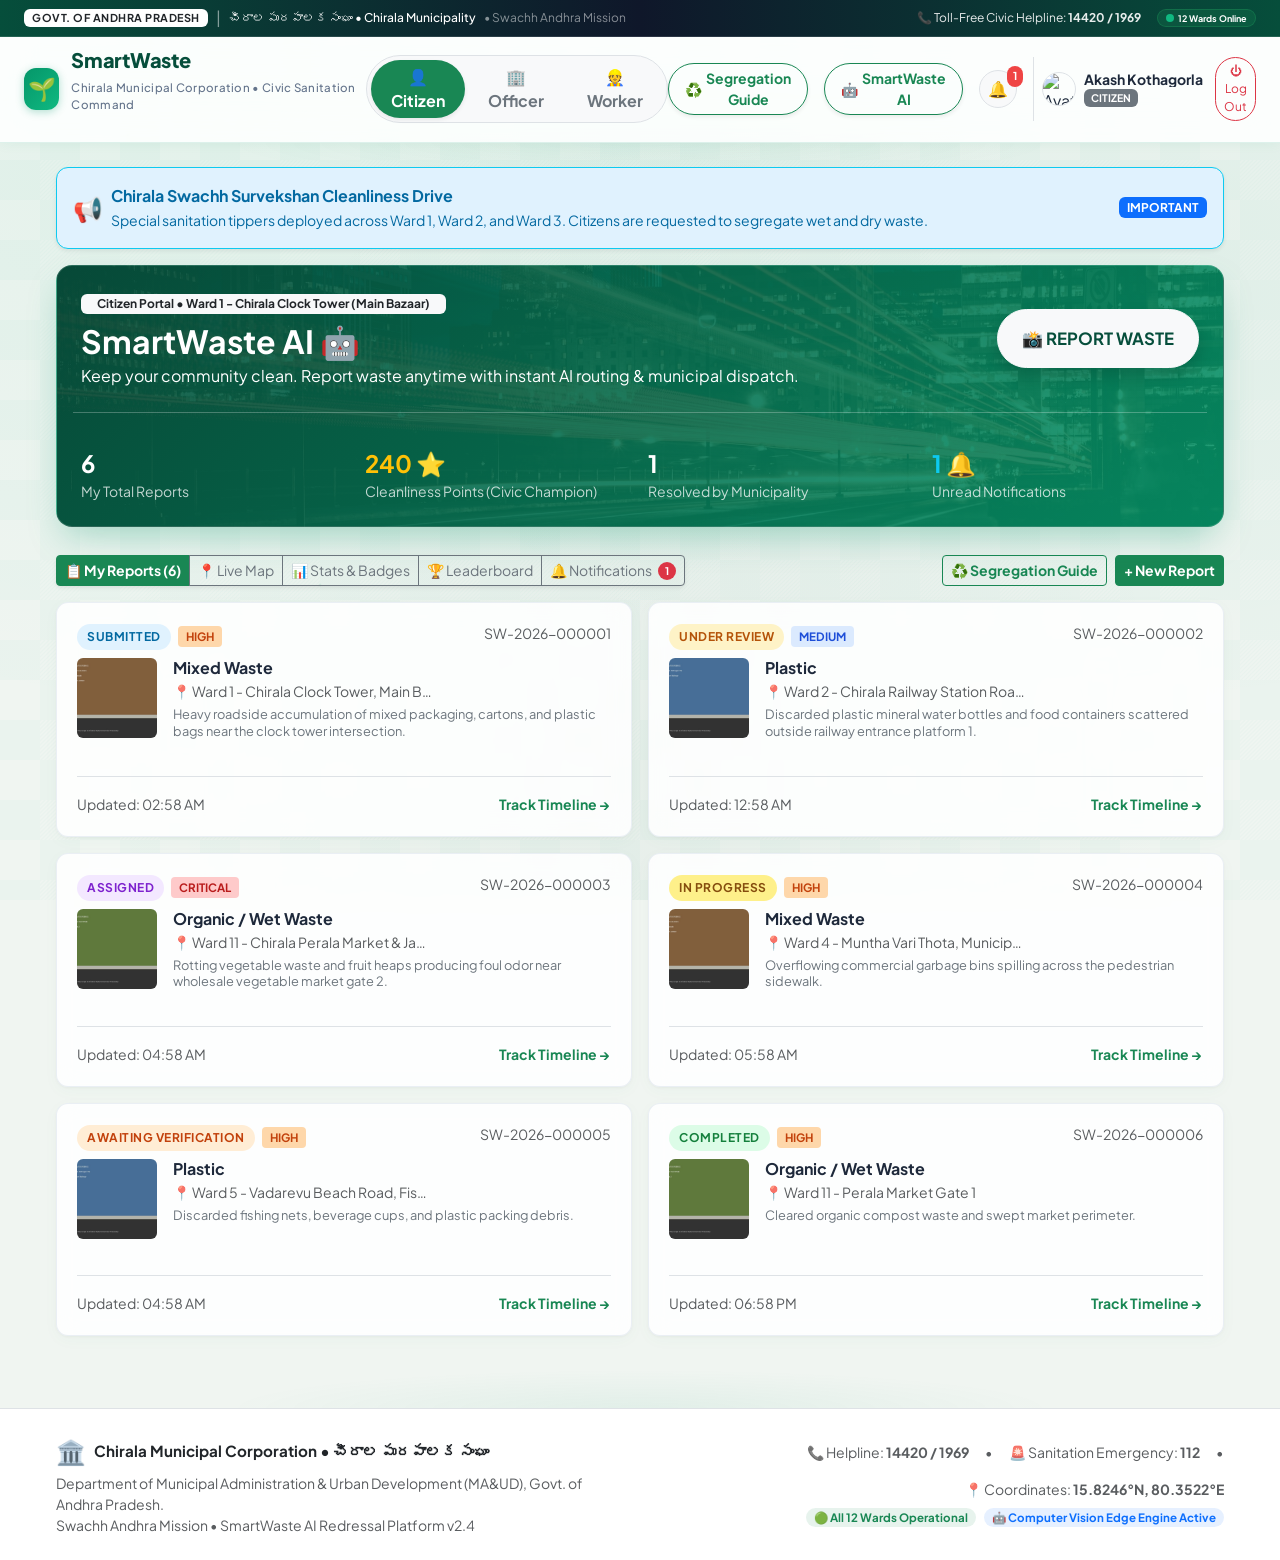
==== index.html @ 8f33025e "feat: enable 100% client-side execution and 1-click GitHub Pages / Live Server deployment with In-Br" ====
<!DOCTYPE html>
<html lang="en">
<head>
  <meta charset="UTF-8">
  <meta name="viewport" content="width=device-width, initial-scale=1.0">
  <title>SmartWaste — Chirala Municipal Corporation AI Waste Management</title>

  <!-- Google Fonts: Plus Jakarta Sans for crisp, modern civic-tech typography -->
  <link rel="preconnect" href="https://fonts.googleapis.com">
  <link rel="preconnect" href="https://fonts.gstatic.com" crossorigin>
  <link href="https://fonts.googleapis.com/css2?family=Plus+Jakarta+Sans:wght@300;400;500;600;700;800&display=swap" rel="stylesheet">

  <!-- Bootstrap 5 CSS -->
  <link href="https://cdn.jsdelivr.net/npm/bootstrap@5.3.3/dist/css/bootstrap.min.css" rel="stylesheet">
  <!-- Leaflet Map CSS & JS -->
  <link rel="stylesheet" href="https://cdnjs.cloudflare.com/ajax/libs/leaflet/1.9.4/leaflet.css" />
  <script src="https://cdnjs.cloudflare.com/ajax/libs/leaflet/1.9.4/leaflet.js"></script>

  <!-- Custom Design System -->
  <link rel="stylesheet" href="./css/main.css">
</head>
<body>

  <!-- AUTHENTICATION GATEWAY SCREEN (Visible when unauthenticated) -->
  <div id="auth-gateway-screen" style="display: none; min-height: 100vh; background: linear-gradient(135deg, rgba(15, 23, 42, 0.92) 0%, rgba(6, 78, 59, 0.88) 50%, rgba(15, 23, 42, 0.95) 100%), url('./images/smart_city_bg.jpg') center/cover no-repeat fixed; flex-direction: column; align-items: center; justify-content: center; padding: 24px 16px; position: relative;">
    
    <!-- Top Official State Header Ribbon -->
    <div class="w-100 position-absolute top-0 start-0 py-2 px-3 d-flex justify-content-between align-items-center flex-wrap gap-2 text-white border-bottom border-white border-opacity-10" style="background: rgba(15, 23, 42, 0.6); backdrop-filter: blur(8px); z-index: 2; font-size: 0.78rem;">
      <div class="d-flex align-items-center gap-2">
        <span class="badge bg-white text-dark fw-bold px-2 py-0.5" style="font-size: 0.68rem; letter-spacing: 0.5px;">GOVT. OF ANDHRA PRADESH</span>
        <span class="text-white-50">|</span>
        <span class="fw-semibold">చీరాల పురపాలక సంఘం • Chirala Municipality</span>
        <span class="text-white-50 d-none d-md-inline">• Swachh Andhra Mission</span>
      </div>
      <div class="d-flex align-items-center gap-3">
        <span class="d-none d-sm-inline">📞 Toll-Free Helpline: <strong>14420 / 1969</strong></span>
        <span class="badge bg-success text-white px-2 py-0.5 rounded-pill d-flex align-items-center gap-1">
          <span class="status-pulse-dot"></span> 12 Wards Connected
        </span>
      </div>
    </div>

    <!-- Main Dual-Panel Gateway Card Container -->
    <div class="container my-auto pt-5" style="max-width: 1060px; z-index: 1;">
      <div class="row g-4 align-items-center">
        
        <!-- Left Column: Civic Tech Hero Information -->
        <div class="col-12 col-lg-6 text-white text-center text-lg-start">
          <div class="d-inline-flex align-items-center gap-2 px-3 py-1 rounded-pill mb-3 border border-white border-opacity-20" style="background: rgba(255,255,255,0.08); backdrop-filter: blur(10px);">
            <span class="status-pulse-dot"></span>
            <small class="fw-bold tracking-wider text-uppercase" style="font-size: 0.72rem; letter-spacing: 0.8px;">AI-Driven Municipal Redressal</small>
          </div>

          <h1 class="display-5 fw-bold mb-2" style="letter-spacing: -1px;">
            SmartWaste <span style="background: linear-gradient(135deg, #34d399, #10b981); -webkit-background-clip: text; -webkit-text-fill-color: transparent;">AI</span>
          </h1>
          <p class="lead mb-4 text-white-50" style="font-size: 1.05rem; line-height: 1.6;">
            Empowering citizens and municipal sanitation crews in Chirala with instant AI waste classification, geo-verified dispatch, and verified photographic resolution.
          </p>

          <!-- 3 Civic Highlights -->
          <div class="row g-3 mb-4 text-start">
            <div class="col-12 col-sm-6">
              <div class="p-3 rounded-3 border border-white border-opacity-10 h-100" style="background: rgba(255,255,255,0.05); backdrop-filter: blur(8px);">
                <div class="fs-4 mb-1">🤖</div>
                <div class="fw-bold small text-white">Edge AI Inspection</div>
                <div class="text-white-50 small" style="font-size: 0.76rem;">Instant multi-category classification & non-waste screening.</div>
              </div>
            </div>
            <div class="col-12 col-sm-6">
              <div class="p-3 rounded-3 border border-white border-opacity-10 h-100" style="background: rgba(255,255,255,0.05); backdrop-filter: blur(8px);">
                <div class="fs-4 mb-1">📍</div>
                <div class="fw-bold small text-white">12 Chirala Wards</div>
                <div class="text-white-50 small" style="font-size: 0.76rem;">Geo-tagged routing to localized sanitation squads.</div>
              </div>
            </div>
          </div>

          <!-- Quick Test / Demo Persona Quick-Fill -->
          <div class="p-3 rounded-3 border border-white border-opacity-15 text-start" style="background: rgba(255,255,255,0.07); backdrop-filter: blur(12px);">
            <div class="d-flex justify-content-between align-items-center mb-2">
              <span class="small fw-bold text-white text-uppercase" style="font-size: 0.7rem; letter-spacing: 0.5px;">⚡ 1-Click Demo Profiles (Click to Load):</span>
              <span class="badge bg-success bg-opacity-25 text-white border border-success border-opacity-30" style="font-size: 0.65rem;">Ready</span>
            </div>
            <div class="d-flex gap-2 flex-wrap">
              <button type="button" class="btn btn-sm btn-outline-light rounded-pill py-1 px-3 d-flex align-items-center gap-1" style="font-size: 0.78rem;" onclick="App.fillGatewayLogin('citizen@demo.com', 'citizen123')" title="Citizen: Akash Kothagorla">
                <span>👤</span> <strong>Citizen</strong> <span class="text-white-50">(Akash)</span>
              </button>
              <button type="button" class="btn btn-sm btn-outline-light rounded-pill py-1 px-3 d-flex align-items-center gap-1" style="font-size: 0.78rem;" onclick="App.fillGatewayLogin('officer@demo.com', 'officer123')" title="Municipal Officer: Ramesh">
                <span>🏢</span> <strong>Officer</strong> <span class="text-white-50">(Ramesh)</span>
              </button>
              <button type="button" class="btn btn-sm btn-outline-light rounded-pill py-1 px-3 d-flex align-items-center gap-1" style="font-size: 0.78rem;" onclick="App.fillGatewayLogin('worker@demo.com', 'worker123')" title="Sanitation Worker: Ravi">
                <span>👷</span> <strong>Worker</strong> <span class="text-white-50">(Ravi)</span>
              </button>
            </div>
          </div>
        </div>

        <!-- Right Column: Registration & Login Form Card -->
        <div class="col-12 col-lg-6">
          <div class="sw-card shadow-lg p-0" style="border-radius: 20px; overflow: hidden; border: 1px solid rgba(255,255,255,0.25); background: rgba(255,255,255,0.96); backdrop-filter: blur(24px) saturate(1.8); box-shadow: 0 30px 70px rgba(0,0,0,0.4);">
            
            <!-- Card Header -->
            <div class="p-4 text-center text-white position-relative overflow-hidden" style="background: linear-gradient(135deg, #064e3b 0%, #059669 50%, #10b981 100%);">
              <div style="position: absolute; inset: 0; background: url('data:image/svg+xml,%3Csvg xmlns=%27http://www.w3.org/2000/svg%27 width=%2760%27 height=%2760%27 viewBox=%270 0 60 60%27%3E%3Cg fill-rule=%27evenodd%27%3E%3Cg fill=%27%23ffffff%27 fill-opacity=%270.06%27%3E%3Cpath d=%27M36 34v-4h-2v4h-4v2h4v4h2v-4h4v-2h-4zm0-30V0h-2v4h-4v2h4v4h2V6h4V4h-4zM6 34v-4H4v4H0v2h4v4h2v-4h4v-2H6zM6 4V0H4v4H0v2h4v4h2V6h4V4H6z%27/%3E%3C/g%3E%3C/g%3E%3C/svg%3E'); pointer-events: none;"></div>
              <div class="position-relative">
                <div class="d-inline-flex align-items-center justify-content-center mb-2" style="width: 58px; height: 58px; background: rgba(255,255,255,0.2); border-radius: 16px; font-size: 2rem; backdrop-filter: blur(10px); border: 1px solid rgba(255,255,255,0.25); box-shadow: 0 6px 18px rgba(0,0,0,0.15);">
                  🌱
                </div>
                <h4 class="fw-bold mb-1" style="letter-spacing: -0.5px;">Chirala Municipal Portal</h4>
                <p class="mb-0 opacity-90 small">Unified Civic Waste Redressal System</p>
              </div>
            </div>

            <div class="p-4">
              <!-- Auth Tabs -->
              <ul class="nav nav-pills nav-fill mb-3 p-1 bg-light rounded-pill" id="gateway-auth-tabs">
                <li class="nav-item">
                  <button class="nav-link rounded-pill py-2 fw-bold active bg-success text-white" id="gateway-tab-reg-btn" onclick="App.switchGatewayTab('register')">
                    1. Register
                  </button>
                </li>
                <li class="nav-item">
                  <button class="nav-link rounded-pill py-2 fw-bold text-secondary" id="gateway-tab-login-btn" onclick="App.switchGatewayTab('login')">
                    2. Log In
                  </button>
                </li>
              </ul>

              <!-- Status Alert -->
              <div id="gateway-status-alert"></div>

              <!-- REGISTER FORM (Email, Password, Chirala Ward) -->
              <div id="gateway-reg-pane">
                <form onsubmit="App.handleGatewayRegister(event)">
                  <div class="mb-3">
                    <label class="form-label small fw-bold text-dark mb-1">Email Address <span class="text-danger">*</span></label>
                    <input type="email" id="gateway-reg-email" class="form-control" placeholder="e.g. citizen@gmail.com" required autocomplete="email">
                    <div class="form-text text-muted" style="font-size: 0.75rem;">Complaint status & cleanup dispatches are notified here.</div>
                  </div>

                  <div class="mb-3">
                    <label class="form-label small fw-bold text-dark mb-1">Password <span class="text-danger">*</span></label>
                    <input type="password" id="gateway-reg-password" class="form-control" placeholder="Create a password" required minlength="4" autocomplete="new-password">
                  </div>

                  <div class="mb-3">
                    <label class="form-label small fw-bold text-dark mb-1">Chirala Municipal Ward & Locality <span class="text-danger">*</span></label>
                    <select id="gateway-reg-zone" class="form-select form-select-sm" required>
                      <option value="Ward 1 - Chirala Clock Tower (Gadiyara Sthambham & Main Bazaar)">Ward 1 - Chirala Clock Tower (Gadiyara Sthambham & Main Bazaar)</option>
                      <option value="Ward 2 - Chirala Railway Station Road (Kothapeta)">Ward 2 - Chirala Railway Station Road (Kothapeta)</option>
                      <option value="Ward 3 - Chirala Handloom Weavers Colony (Perala)">Ward 3 - Chirala Handloom Weavers Colony (Perala)</option>
                      <option value="Ward 4 - Chirala Municipality Office (Muntha Vari Thota)">Ward 4 - Chirala Municipality Office (Muntha Vari Thota)</option>
                      <option value="Ward 5 - Chirala Vadarevu Beach Road (Fisherman Colony)">Ward 5 - Chirala Vadarevu Beach Road (Fisherman Colony)</option>
                      <option value="Ward 6 - Chirala RTC Bus Complex & Bypass Junction">Ward 6 - Chirala RTC Bus Complex & Bypass Junction</option>
                      <option value="Ward 7 - Chirala Vetapalem Road (Ramapuram Beach Area)">Ward 7 - Chirala Vetapalem Road (Ramapuram Beach Area)</option>
                      <option value="Ward 8 - Chirala Ipurupalem & Gandhi Nagar">Ward 8 - Chirala Ipurupalem & Gandhi Nagar</option>
                      <option value="Ward 9 - Chirala Trunk Road & St. Mark High School Road">Ward 9 - Chirala Trunk Road & St. Mark High School Road</option>
                      <option value="Ward 10 - Chirala Chennupati Nagar & Pandillapalli">Ward 10 - Chirala Chennupati Nagar & Pandillapalli</option>
                      <option value="Ward 11 - Chirala Perala Market & Jandrapeta">Ward 11 - Chirala Perala Market & Jandrapeta</option>
                      <option value="Ward 12 - Chirala Kothapeta & Kamma Vari Palem">Ward 12 - Chirala Kothapeta & Kamma Vari Palem</option>
                    </select>
                    <div class="form-text text-muted" style="font-size: 0.75rem;">Your residence ward ensures auto-dispatch to your local sanitation officer.</div>
                  </div>

                  <button type="submit" id="gateway-reg-btn" class="btn btn-success w-100 fw-bold py-2 rounded-pill shadow" style="background: linear-gradient(135deg, #059669, #10b981); border: none; letter-spacing: 0.3px; font-size: 0.95rem; padding: 12px;">
                    Create Citizen Account 🚀
                  </button>
                </form>

                <div class="text-center mt-3">
                  <small class="text-muted">Already registered? <a href="#" class="text-primary fw-bold text-decoration-none" onclick="App.switchGatewayTab('login'); return false;">Log In here →</a></small>
                </div>
              </div>

              <!-- LOGIN FORM (Email & Password) -->
              <div id="gateway-login-pane" style="display: none;">
                <form onsubmit="App.handleGatewayLogin(event)">
                  <div class="mb-3">
                    <label class="form-label small fw-bold text-dark mb-1">Email Address <span class="text-danger">*</span></label>
                    <input type="email" id="gateway-login-email" class="form-control" placeholder="e.g. citizen@demo.com" required autocomplete="email">
                  </div>

                  <div class="mb-3">
                    <label class="form-label small fw-bold text-dark mb-1">Password <span class="text-danger">*</span></label>
                    <input type="password" id="gateway-login-password" class="form-control" placeholder="Enter password" required autocomplete="current-password">
                  </div>

                  <button type="submit" id="gateway-login-btn" class="btn btn-primary w-100 fw-bold py-2 rounded-pill shadow-sm" style="background: linear-gradient(135deg, #2563eb, #3b82f6); border: none; padding: 12px;">
                    Sign In to Portal →
                  </button>
                </form>

                <div class="text-center mt-3">
                  <small class="text-muted">Need an account? <a href="#" class="text-success fw-bold text-decoration-none" onclick="App.switchGatewayTab('register'); return false;">Register with Email & Password →</a></small>
                </div>
              </div>
            </div>
          </div>
        </div>
      </div>
    </div>
  </div>

  <!-- MAIN APPLICATION LAYOUT (Visible only after authentication) -->
  <div id="app-layout" style="display: none;">
    
    <!-- Top Official State Header Ribbon -->
    <div class="civic-official-strip">
      <div class="container-fluid px-4 d-flex justify-content-between align-items-center flex-wrap gap-2">
        <div class="d-flex align-items-center gap-2">
          <span class="badge bg-white text-dark fw-bold px-2 py-0.5" style="font-size: 0.68rem; letter-spacing: 0.5px;">GOVT. OF ANDHRA PRADESH</span>
          <span class="text-white-50 d-none d-md-inline">|</span>
          <span class="text-white fw-medium d-none d-md-inline" style="font-size: 0.75rem;">చీరాల పురపాలక సంఘం • Chirala Municipality</span>
          <span class="text-white-50 d-none d-lg-inline" style="font-size: 0.75rem;">• Swachh Andhra Mission</span>
        </div>
        <div class="d-flex align-items-center gap-3" style="font-size: 0.75rem; color: rgba(255,255,255,0.9);">
          <span class="d-none d-sm-inline">📞 Toll-Free Civic Helpline: <strong>14420 / 1969</strong></span>
          <span class="badge bg-success bg-opacity-25 text-white border border-success border-opacity-50 px-2 py-0.5 rounded-pill d-flex align-items-center gap-1">
            <span class="status-pulse-dot"></span> 12 Wards Online
          </span>
        </div>
      </div>
    </div>

    <!-- Main Navigation Header -->
    <header class="app-header">
      <a href="#" class="brand-wrap" onclick="App.routeRoleView(); return false;">
        <div class="brand-icon">🌱</div>
        <div class="brand-text">
          <h1>SmartWaste</h1>
          <p>Chirala Municipal Corporation • Civic Sanitation Command</p>
        </div>
      </a>

      <!-- Rearranged Header Role Switcher Pills -->
      <div class="header-role-switcher d-none d-lg-flex align-items-center bg-light p-1 rounded-pill border gap-1">
        <button class="btn btn-xs rounded-pill px-3 py-1 fw-bold header-role-btn active" data-role="citizen" onclick="App.switchRole('citizen')">
          👤 Citizen
        </button>
        <button class="btn btn-xs rounded-pill px-3 py-1 fw-bold header-role-btn text-muted" data-role="officer" onclick="App.switchRole('officer')">
          🏢 Officer
        </button>
        <button class="btn btn-xs rounded-pill px-3 py-1 fw-bold header-role-btn text-muted" data-role="worker" onclick="App.switchRole('worker')">
          👷 Worker
        </button>
      </div>

      <!-- Right Controls -->
      <div class="d-flex align-items-center gap-3">
        <!-- Waste Segregation Guide Button -->
        <button class="btn btn-outline-success btn-sm rounded-pill d-flex align-items-center gap-1 px-3 py-1 shadow-sm" onclick="WasteEducation.showModal()" title="Waste Segregation & Sustainability Guide">
          <span>♻️</span>
          <span class="fw-bold d-none d-lg-inline">Segregation Guide</span>
        </button>

        <!-- AI Assistant Button -->
        <button class="btn btn-outline-success btn-sm rounded-pill d-flex align-items-center gap-1 px-3 py-1 shadow-sm" onclick="AIChatAssistant.toggleChat()">
          <span>🤖</span>
          <span class="fw-bold d-none d-sm-inline">SmartWaste AI</span>
        </button>

        <!-- Notifications Bell -->
        <div class="position-relative" style="cursor: pointer;" onclick="App.openNotificationsModal()">
          <button type="button" class="btn btn-light rounded-circle border p-2 d-flex align-items-center justify-content-center" style="width: 38px; height: 38px;" onclick="event.stopPropagation(); App.openNotificationsModal()">
            🔔
          </button>
          <span id="notif-badge-count" class="notif-badge" style="display: none;">0</span>
        </div>

        <!-- User Profile Badge & Logout -->
        <div class="d-flex align-items-center gap-2 ps-2 border-start">
          <div class="d-flex align-items-center gap-2" style="cursor: pointer;" onclick="App.openAuthModal('login')" title="Click to Switch Account">
            <img id="header-user-avatar" src="https://images.unsplash.com/photo-1535713875002-d1d0cf377fde?auto=format&fit=crop&w=120&q=80" alt="Avatar" class="rounded-circle border" style="width: 34px; height: 34px; object-fit: cover;">
            <div class="d-none d-md-block text-start" style="line-height: 1.1;">
              <div id="header-user-name" class="fw-bold small text-truncate" style="max-width: 140px;">Citizen</div>
              <small id="header-user-role" class="badge bg-secondary" style="font-size: 0.65rem;">CITIZEN</small>
            </div>
          </div>
          <button class="btn btn-outline-danger btn-sm rounded-pill px-2 py-1 ms-1" onclick="App.logout()" title="Log out and return to registration screen" style="font-size: 0.75rem;">
            ⏻ Log Out
          </button>
        </div>
      </div>
    </header>

    <!-- Main View Dynamic Container -->
    <main class="main-container">
      <div id="main-view">
        <!-- Injected by role controller -->
      </div>
    </main>

    <!-- Official Municipal Footer -->
    <footer class="app-civic-footer mt-5 border-top bg-white">
      <div class="main-container py-4">
        <div class="row g-4 align-items-center">
          <div class="col-12 col-md-6 text-center text-md-start">
            <div class="d-flex align-items-center gap-2 justify-content-center justify-content-md-start mb-1">
              <span class="fs-4">🏛️</span>
              <strong class="text-dark" style="font-size: 0.95rem;">Chirala Municipal Corporation • చీరాల పురపాలక సంఘం</strong>
            </div>
            <p class="small text-muted mb-0">
              Department of Municipal Administration & Urban Development (MA&UD), Govt. of Andhra Pradesh.<br>
              Swachh Andhra Mission • SmartWaste AI Redressal Platform v2.4
            </p>
          </div>
          <div class="col-12 col-md-6 text-center text-md-end">
            <div class="d-flex gap-3 justify-content-center justify-content-md-end flex-wrap small text-muted mb-2">
              <span>📞 Helpline: <strong>14420 / 1969</strong></span>
              <span>•</span>
              <span>🚨 Sanitation Emergency: <strong>112</strong></span>
              <span>•</span>
              <span>📍 Coordinates: <strong>15.8246°N, 80.3522°E</strong></span>
            </div>
            <div class="d-flex gap-2 justify-content-center justify-content-md-end align-items-center">
              <span class="badge bg-success bg-opacity-10 text-success fw-bold px-2 py-1 rounded-pill" style="font-size: 0.72rem;">
                🟢 All 12 Wards Operational
              </span>
              <span class="badge bg-primary bg-opacity-10 text-primary fw-bold px-2 py-1 rounded-pill" style="font-size: 0.72rem;">
                🤖 Computer Vision Edge Engine Active
              </span>
            </div>
          </div>
        </div>
      </div>
    </footer>
  </div>

  <!-- Modals & Drawers Container -->
  <div id="modal-container"></div>

  <!-- Bootstrap Bundle JS -->
  <script src="https://cdn.jsdelivr.net/npm/bootstrap@5.3.3/dist/js/bootstrap.bundle.min.js"></script>

  <!-- Application Scripts -->
  <script src="./js/client_engine.js"></script>
  <script src="./js/notice.js"></script>
  <script src="./js/api.js"></script>
  <script src="./js/map.js"></script>
  <script src="./js/education.js"></script>
  <script src="./js/ai_chat.js"></script>
  <script src="./js/citizen.js"></script>
  <script src="./js/municipal.js"></script>
  <script src="./js/worker.js"></script>
  <script src="./js/app.js"></script>
</body>
</html>
---- css/main.css ----
/* SmartWaste Civic-Tech Design System */
:root {
  --primary: #059669; /* Emerald Green */
  --primary-hover: #047857;
  --primary-light: #d1fae5;
  --primary-dark: #064e3b;
  
  --secondary: #0284c7; /* Ocean Blue */
  --secondary-light: #e0f2fe;

  --municipal-navy: #0f172a; /* Slate 900 */
  --municipal-dark: #1e293b;
  --municipal-card: #ffffff;

  --accent: #f59e0b; /* Amber */
  --accent-light: #fef3c7;
  --danger: #ef4444;
  --danger-light: #fee2e2;
  --success: #10b981;
  --success-light: #d1fae5;

  --bg-main: #f0f5f1;
  --bg-card: #ffffff;
  --text-main: #1e293b;
  --text-muted: #64748b;
  --border-color: #e2e8f0;

  --radius-sm: 8px;
  --radius-md: 12px;
  --radius-lg: 16px;
  --radius-full: 9999px;

  --shadow-sm: 0 1px 2px 0 rgb(0 0 0 / 0.05);
  --shadow-md: 0 4px 6px -1px rgb(0 0 0 / 0.1), 0 2px 4px -2px rgb(0 0 0 / 0.1);
  --shadow-lg: 0 10px 15px -3px rgb(0 0 0 / 0.1), 0 4px 6px -4px rgb(0 0 0 / 0.1);
}

* {
  box-sizing: border-box;
  margin: 0;
  padding: 0;
}

body {
  font-family: 'Plus Jakarta Sans', -apple-system, BlinkMacSystemFont, "Segoe UI", Roboto, "Helvetica Neue", Arial, sans-serif;
  background-color: var(--bg-main);
  color: var(--text-main);
  line-height: 1.5;
  min-height: 100vh;
  -webkit-font-smoothing: antialiased;
  -moz-osx-font-smoothing: grayscale;
  /* Realistic subtle topographic / leaf-vein background pattern */
  background-image:
    radial-gradient(ellipse at 18% 12%, rgba(16, 185, 129, 0.06) 0%, transparent 55%),
    radial-gradient(ellipse at 85% 30%, rgba(5, 150, 105, 0.05) 0%, transparent 50%),
    radial-gradient(ellipse at 50% 85%, rgba(6, 78, 59, 0.04) 0%, transparent 60%),
    url("data:image/svg+xml,%3Csvg xmlns='http://www.w3.org/2000/svg' width='80' height='80' viewBox='0 0 80 80'%3E%3Cg fill='%23059669' fill-opacity='0.025'%3E%3Cpath d='M0 0h40v40H0V0zm40 40h40v40H40V40zm0-40h2l-2 2V0zm0 4l4-4h2l-6 6V4zm0 4l8-8h2L40 10V8zm0 4L52 0h2L40 14v-2zm0 4L56 0h2L40 18v-2zm0 4L60 0h2L40 22v-2zm0 4L64 0h2L40 26v-2zm0 4L68 0h2L40 30v-2zm0 4L72 0h2L40 34v-2zm0 4L76 0h2L40 38v-2zm0 4L80 0v2L42 40h-2zm4 0L80 4v2L46 40h-2zm4 0L80 8v2L50 40h-2zm4 0l28-28v2L54 40h-2zm4 0l24-24v2L58 40h-2zm4 0l20-20v2L62 40h-2zm4 0l16-16v2L66 40h-2zm4 0l12-12v2L70 40h-2zm4 0l8-8v2l-6 6h-2zm4 0l4-4v2l-2 2h-2z'/%3E%3C/g%3E%3C/svg%3E");
  background-attachment: fixed;
}

/* Official State Civic Ribbon */
.civic-official-strip {
  background: linear-gradient(90deg, #064e3b 0%, #0f172a 50%, #064e3b 100%);
  color: #ffffff;
  padding: 6px 0;
  border-bottom: 1px solid rgba(255, 255, 255, 0.12);
  position: relative;
  z-index: 1045;
}

.status-pulse-dot {
  display: inline-block;
  width: 8px;
  height: 8px;
  background-color: #10b981;
  border-radius: 50%;
  box-shadow: 0 0 0 0 rgba(16, 185, 129, 0.7);
  animation: pulse-green 1.8s infinite;
}

@keyframes pulse-green {
  0% { transform: scale(0.95); box-shadow: 0 0 0 0 rgba(16, 185, 129, 0.7); }
  70% { transform: scale(1); box-shadow: 0 0 0 6px rgba(16, 185, 129, 0); }
  100% { transform: scale(0.95); box-shadow: 0 0 0 0 rgba(16, 185, 129, 0); }
}

/* Realistic Photographic Hero Cards */
.citizen-hero-card {
  background: linear-gradient(135deg, rgba(6, 78, 59, 0.92) 0%, rgba(5, 150, 105, 0.88) 100%), url('/images/green_park_city.jpg') center/cover no-repeat !important;
  color: white !important;
  border: 1px solid rgba(255, 255, 255, 0.15) !important;
  box-shadow: 0 16px 36px -10px rgba(5, 150, 105, 0.35) !important;
  position: relative;
  overflow: hidden;
}

.municipal-hero-card {
  background: linear-gradient(135deg, rgba(15, 23, 42, 0.94) 0%, rgba(30, 41, 59, 0.88) 100%), url('/images/clean_urban_bg.jpg') center/cover no-repeat !important;
  color: white !important;
  border: 1px solid rgba(255, 255, 255, 0.12) !important;
  box-shadow: 0 16px 36px -10px rgba(15, 23, 42, 0.4) !important;
  position: relative;
  overflow: hidden;
}

.worker-hero-card {
  background: linear-gradient(135deg, rgba(15, 23, 42, 0.92) 0%, rgba(6, 78, 59, 0.86) 100%), url('/images/eco_sustainability.jpg') center/cover no-repeat !important;
  color: white !important;
  border: 1px solid rgba(255, 255, 255, 0.15) !important;
  box-shadow: 0 16px 36px -10px rgba(6, 78, 59, 0.35) !important;
  position: relative;
  overflow: hidden;
}

.app-civic-footer {
  background: #ffffff;
  border-top: 1px solid var(--border-color);
  color: var(--text-main);
}

/* Floating eco-particle layer behind main content */
body::before {
  content: "";
  position: fixed;
  inset: 0;
  z-index: -1;
  background:
    radial-gradient(2px 2px at 10% 15%, rgba(16, 185, 129, 0.18), transparent),
    radial-gradient(2px 2px at 25% 65%, rgba(5, 150, 105, 0.12), transparent),
    radial-gradient(3px 3px at 55% 10%, rgba(16, 185, 129, 0.15), transparent),
    radial-gradient(2px 2px at 70% 40%, rgba(52, 211, 153, 0.10), transparent),
    radial-gradient(2px 2px at 90% 75%, rgba(5, 150, 105, 0.14), transparent),
    radial-gradient(3px 3px at 40% 88%, rgba(6, 78, 59, 0.08), transparent),
    radial-gradient(2px 2px at 80% 20%, rgba(16, 185, 129, 0.12), transparent),
    radial-gradient(2px 2px at 15% 45%, rgba(52, 211, 153, 0.09), transparent);
  pointer-events: none;
  animation: eco-drift 30s ease-in-out infinite alternate;
}

@keyframes eco-drift {
  0%   { transform: translateY(0) translateX(0); }
  25%  { transform: translateY(-8px) translateX(5px); }
  50%  { transform: translateY(-3px) translateX(-4px); }
  75%  { transform: translateY(-10px) translateX(3px); }
  100% { transform: translateY(-2px) translateX(-2px); }
}

/* Main Navbar */
.app-header {
  background: rgba(255, 255, 255, 0.88);
  backdrop-filter: blur(18px) saturate(1.6);
  -webkit-backdrop-filter: blur(18px) saturate(1.6);
  border-bottom: 1px solid rgba(5, 150, 105, 0.12);
  padding: 12px 24px;
  display: flex;
  justify-content: space-between;
  align-items: center;
  position: sticky;
  top: 0;
  z-index: 1040;
  box-shadow: 0 1px 12px rgba(5, 150, 105, 0.06);
}

.brand-wrap {
  display: flex;
  align-items: center;
  gap: 12px;
  text-decoration: none;
  color: inherit;
}

.brand-icon {
  width: 42px;
  height: 42px;
  background: linear-gradient(135deg, #059669 0%, #10b981 100%);
  color: #fff;
  border-radius: var(--radius-md);
  display: flex;
  align-items: center;
  justify-content: center;
  font-size: 1.4rem;
  box-shadow: 0 2px 8px rgba(5, 150, 105, 0.3);
  transition: transform 0.2s ease;
}

.brand-text h1 {
  font-size: 1.25rem;
  font-weight: 800;
  color: var(--primary-dark);
  line-height: 1.1;
  letter-spacing: -0.3px;
}

.brand-text p {
  font-size: 0.72rem;
  color: var(--text-muted);
  letter-spacing: 0.3px;
  font-weight: 500;
}

.nav-pills-custom {
  display: flex;
  gap: 6px;
  background: #f1f5f9;
  padding: 4px;
  border-radius: var(--radius-full);
}

.nav-pill-btn {
  border: none;
  background: transparent;
  padding: 6px 14px;
  border-radius: var(--radius-full);
  font-size: 0.85rem;
  font-weight: 500;
  color: var(--text-muted);
  cursor: pointer;
  transition: all 0.15s;
}

.nav-pill-btn.active {
  background: #ffffff;
  color: var(--primary-dark);
  font-weight: 600;
  box-shadow: var(--shadow-sm);
}

/* Container */
.main-container {
  max-width: 1200px;
  margin: 0 auto;
  padding: 24px 16px;
}

/* Cards & Layout */
.sw-card {
  background: rgba(255, 255, 255, 0.88);
  backdrop-filter: blur(10px) saturate(1.4);
  -webkit-backdrop-filter: blur(10px) saturate(1.4);
  border-radius: var(--radius-md);
  border: 1px solid rgba(226, 232, 240, 0.7);
  padding: 20px;
  box-shadow: 0 1px 3px rgba(0, 0, 0, 0.04), 0 4px 16px rgba(5, 150, 105, 0.03);
  margin-bottom: 20px;
  transition: box-shadow 0.25s ease, transform 0.2s ease;
}

.sw-card:hover {
  box-shadow: 0 4px 20px rgba(5, 150, 105, 0.08), 0 2px 8px rgba(0, 0, 0, 0.06);
  transform: translateY(-1px);
}

/* Buttons */
.btn-primary-action {
  background: var(--primary);
  color: #fff;
  border: none;
  padding: 12px 24px;
  border-radius: var(--radius-full);
  font-size: 1rem;
  font-weight: 600;
  cursor: pointer;
  display: inline-flex;
  align-items: center;
  justify-content: center;
  gap: 8px;
  transition: background 0.2s, transform 0.1s;
  box-shadow: 0 4px 12px rgba(5, 150, 105, 0.25);
}

.btn-primary-action:hover {
  background: var(--primary-hover);
  transform: translateY(-1px);
}

.btn-secondary-action {
  background: #f1f5f9;
  color: var(--text-main);
  border: 1px solid var(--border-color);
  padding: 10px 18px;
  border-radius: var(--radius-full);
  font-size: 0.9rem;
  font-weight: 500;
  cursor: pointer;
  display: inline-flex;
  align-items: center;
  gap: 6px;
  transition: background 0.2s;
}

.btn-secondary-action:hover {
  background: #e2e8f0;
}

/* Status Badges */
.badge-status {
  padding: 4px 10px;
  border-radius: var(--radius-full);
  font-size: 0.75rem;
  font-weight: 700;
  letter-spacing: 0.5px;
  text-transform: uppercase;
  display: inline-flex;
  align-items: center;
  gap: 4px;
}

.badge-SUBMITTED { background: #e0f2fe; color: #0369a1; }
.badge-UNDER_REVIEW { background: #fef3c7; color: #b45309; }
.badge-INFORMATION_REQUESTED { background: #fee2e2; color: #b91c1c; }
.badge-ASSIGNED { background: #f3e8ff; color: #7e22ce; }
.badge-ACCEPTED { background: #e0e7ff; color: #4338ca; }
.badge-IN_PROGRESS { background: #fef08a; color: #854d0e; }
.badge-AWAITING_VERIFICATION { background: #ffedd5; color: #c2410c; }
.badge-RE_CLEANING_REQUIRED { background: #fee2e2; color: #991b1b; }
.badge-COMPLETED { background: #dcfce7; color: #15803d; }
.badge-REJECTED { background: #f1f5f9; color: #475569; }

/* Priority Badges */
.badge-priority {
  padding: 3px 8px;
  border-radius: 4px;
  font-size: 0.72rem;
  font-weight: 700;
  text-transform: uppercase;
}
.badge-priority.LOW { background: #f1f5f9; color: #475569; }
.badge-priority.MEDIUM { background: #dbeafe; color: #1d4ed8; }
.badge-priority.HIGH { background: #fed7aa; color: #c2410c; }
.badge-priority.CRITICAL { background: #fecaca; color: #b91c1c; animation: pulse 2s infinite; }

@keyframes pulse {
  0%, 100% { opacity: 1; }
  50% { opacity: 0.75; }
}

/* Wizard Steps */
.wizard-stepper {
  display: flex;
  justify-content: space-between;
  margin-bottom: 24px;
  position: relative;
}

.wizard-stepper::before {
  content: "";
  position: absolute;
  top: 18px;
  left: 30px;
  right: 30px;
  height: 2px;
  background: #e2e8f0;
  z-index: 1;
}

.step-node {
  position: relative;
  z-index: 2;
  text-align: center;
  flex: 1;
}

.step-circle {
  width: 36px;
  height: 36px;
  border-radius: 50%;
  background: #f1f5f9;
  color: var(--text-muted);
  display: flex;
  align-items: center;
  justify-content: center;
  font-weight: 700;
  font-size: 0.85rem;
  margin: 0 auto 6px;
  border: 2px solid #e2e8f0;
  transition: all 0.2s;
}

.step-node.active .step-circle {
  background: var(--primary);
  border-color: var(--primary);
  color: #fff;
  box-shadow: 0 0 0 3px var(--primary-light);
}

.step-node.completed .step-circle {
  background: var(--primary);
  border-color: var(--primary);
  color: #fff;
}

.step-label {
  font-size: 0.75rem;
  color: var(--text-muted);
  font-weight: 500;
}

.step-node.active .step-label {
  color: var(--primary-dark);
  font-weight: 700;
}

/* Timeline */
.timeline {
  position: relative;
  padding-left: 28px;
}

.timeline::before {
  content: "";
  position: absolute;
  top: 6px;
  bottom: 6px;
  left: 10px;
  width: 2px;
  background: #e2e8f0;
}

.timeline-item {
  position: relative;
  margin-bottom: 20px;
}

.timeline-item::before {
  content: "";
  position: absolute;
  left: -24px;
  top: 4px;
  width: 14px;
  height: 14px;
  border-radius: 50%;
  background: #ffffff;
  border: 3px solid var(--primary);
}

.timeline-item.active::before {
  background: var(--primary);
}

.timeline-time {
  font-size: 0.75rem;
  color: var(--text-muted);
}

.timeline-title {
  font-size: 0.9rem;
  font-weight: 600;
  color: var(--text-main);
}

.timeline-comment {
  font-size: 0.8rem;
  color: #475569;
  background: #f8fafc;
  padding: 6px 10px;
  border-radius: var(--radius-sm);
  margin-top: 4px;
  border-left: 3px solid var(--primary);
}

/* Side by side Verification view */
.verification-compare {
  display: grid;
  grid-template-columns: 1fr 1fr;
  gap: 16px;
  margin: 16px 0;
}

@media (max-width: 640px) {
  .verification-compare {
    grid-template-columns: 1fr;
  }
}

.compare-card {
  border: 1px solid var(--border-color);
  border-radius: var(--radius-md);
  overflow: hidden;
  background: #fff;
}

.compare-card-header {
  padding: 10px 14px;
  font-size: 0.85rem;
  font-weight: 700;
  display: flex;
  justify-content: space-between;
  background: #f8fafc;
  border-bottom: 1px solid var(--border-color);
}

.compare-img {
  width: 100%;
  height: 220px;
  object-fit: cover;
  background: #f1f5f9;
  display: block;
}

/* Chat UI for AI Assistant */
.chat-window {
  display: flex;
  flex-direction: column;
  height: 480px;
  background: #ffffff;
  border: 1px solid var(--border-color);
  border-radius: var(--radius-md);
  overflow: hidden;
}

.chat-messages {
  flex: 1;
  padding: 16px;
  overflow-y: auto;
  display: flex;
  flex-direction: column;
  gap: 12px;
}

.chat-bubble {
  max-width: 80%;
  padding: 10px 14px;
  border-radius: var(--radius-md);
  font-size: 0.88rem;
  line-height: 1.4;
}

.chat-bubble.bot {
  align-self: flex-start;
  background: #f1f5f9;
  color: var(--text-main);
  border-bottom-left-radius: 4px;
}

.chat-bubble.user {
  align-self: flex-end;
  background: var(--primary);
  color: #ffffff;
  border-bottom-right-radius: 4px;
}

.chat-input-row {
  display: flex;
  gap: 8px;
  padding: 12px;
  border-top: 1px solid var(--border-color);
  background: #f8fafc;
}

.chat-input {
  flex: 1;
  padding: 10px 14px;
  border: 1px solid var(--border-color);
  border-radius: var(--radius-full);
  outline: none;
  font-size: 0.9rem;
}

.chat-input:focus {
  border-color: var(--primary);
}

/* Star rating */
.star-rating {
  display: inline-flex;
  gap: 6px;
  font-size: 1.8rem;
  cursor: pointer;
  color: #cbd5e1;
}

.star-rating .star.selected,
.star-rating .star:hover,
.star-rating .star:hover ~ .star {
  color: #f59e0b;
}

/* Notification Drawer */
.notif-badge {
  background: var(--danger);
  color: #fff;
  font-size: 0.68rem;
  padding: 2px 6px;
  border-radius: var(--radius-full);
  position: absolute;
  top: -4px;
  right: -6px;
  font-weight: 700;
}

/* Modal styles */
.sw-modal-backdrop {
  position: fixed;
  inset: 0;
  background: rgba(15, 23, 42, 0.6);
  backdrop-filter: blur(4px);
  display: flex;
  align-items: center;
  justify-content: center;
  z-index: 2000;
  padding: 16px;
}

.sw-modal {
  background: #ffffff;
  border-radius: var(--radius-lg);
  max-width: 680px;
  width: 100%;
  max-height: 90vh;
  overflow-y: auto;
  box-shadow: var(--shadow-lg);
  display: flex;
  flex-direction: column;
}

.sw-modal-header {
  padding: 16px 20px;
  border-bottom: 1px solid var(--border-color);
  display: flex;
  justify-content: space-between;
  align-items: center;
}

.sw-modal-body {
  padding: 20px;
  flex: 1;
  overflow-y: auto;
}

.sw-modal-footer {
  padding: 14px 20px;
  border-top: 1px solid var(--border-color);
  display: flex;
  justify-content: flex-end;
  gap: 10px;
  background: #f8fafc;
}

/* Leaflet Map Essentials & Overrides */
.leaflet-container {
  width: 100% !important;
  height: 100% !important;
  font-family: inherit !important;
  background: #e2e8f0;
}

.leaflet-tile-pane {
  z-index: 2 !important;
}

.leaflet-marker-pane {
  z-index: 600 !important;
}

.leaflet-popup-pane {
  z-index: 700 !important;
}

.leaflet-control-container {
  z-index: 800 !important;
}

.sw-custom-pin {
  filter: drop-shadow(0 4px 6px rgba(0,0,0,0.3));
  cursor: grab;
  transition: transform 0.1s ease;
}

.sw-custom-pin:active {
  cursor: grabbing;
  transform: scale(1.1);
}

/* ==========================================================================
   Professional Toast, Dialog & Loading Overlay Styles (SWNotice)
   ========================================================================== */
.sw-toast-container {
  position: fixed;
  top: 20px;
  right: 20px;
  z-index: 9999;
  display: flex;
  flex-direction: column;
  gap: 10px;
  max-width: 380px;
  width: calc(100vw - 40px);
  pointer-events: none;
}

.sw-toast {
  pointer-events: auto;
  background: #ffffff;
  border-radius: 12px;
  padding: 14px 16px;
  box-shadow: 0 10px 25px -5px rgba(0, 0, 0, 0.15), 0 8px 10px -6px rgba(0, 0, 0, 0.1);
  display: flex;
  align-items: flex-start;
  gap: 12px;
  position: relative;
  overflow: hidden;
  border-left: 5px solid #059669;
  transform: translateX(120%);
  opacity: 0;
  transition: transform 0.3s cubic-bezier(0.16, 1, 0.3, 1), opacity 0.3s ease;
}

.sw-toast-show {
  transform: translateX(0);
  opacity: 1;
}

.sw-toast-hide {
  transform: translateX(120%);
  opacity: 0;
}

.sw-toast-success { border-left-color: #10b981; }
.sw-toast-error { border-left-color: #ef4444; }
.sw-toast-warning { border-left-color: #f59e0b; }
.sw-toast-info { border-left-color: #3b82f6; }

.sw-toast-icon {
  font-size: 1.4rem;
  line-height: 1;
  flex-shrink: 0;
}

.sw-toast-content {
  flex: 1;
}

.sw-toast-title {
  font-weight: 700;
  font-size: 0.85rem;
  color: #1e293b;
  margin-bottom: 2px;
}

.sw-toast-message {
  font-size: 0.82rem;
  color: #475569;
  line-height: 1.35;
}

.sw-toast-close {
  background: transparent;
  border: none;
  font-size: 1.2rem;
  color: #94a3b8;
  cursor: pointer;
  padding: 0;
  margin-top: -4px;
  line-height: 1;
  transition: color 0.15s;
}

.sw-toast-close:hover {
  color: #334155;
}

.sw-toast-progress {
  position: absolute;
  bottom: 0;
  left: 0;
  height: 3px;
  background: rgba(0, 0, 0, 0.08);
  width: 100%;
  animation: sw-toast-shrink linear forwards;
}

@keyframes sw-toast-shrink {
  from { width: 100%; }
  to { width: 0%; }
}

/* Global Sleek Loading Overlay */
.sw-loading-overlay {
  position: fixed;
  inset: 0;
  background: rgba(15, 23, 42, 0.65);
  backdrop-filter: blur(5px);
  z-index: 10000;
  display: flex;
  align-items: center;
  justify-content: center;
  padding: 20px;
}

.sw-loading-box {
  background: #ffffff;
  border-radius: 16px;
  padding: 28px 36px;
  display: flex;
  flex-direction: column;
  align-items: center;
  gap: 16px;
  box-shadow: 0 20px 35px rgba(0,0,0,0.25);
  max-width: 400px;
  text-align: center;
  animation: sw-pop-in 0.25s cubic-bezier(0.16, 1, 0.3, 1);
}

.sw-loading-spinner {
  width: 44px;
  height: 44px;
  border: 4px solid #e2e8f0;
  border-top-color: #059669;
  border-radius: 50%;
  animation: sw-spin 0.8s linear infinite;
}

@keyframes sw-spin {
  to { transform: rotate(360deg); }
}

@keyframes sw-pop-in {
  from { transform: scale(0.9); opacity: 0; }
  to { transform: scale(1); opacity: 1; }
}

/* Custom Dialog Modals (confirm, prompt, alert) */
.sw-dialog-backdrop {
  animation: sw-fade-in 0.2s ease forwards;
}

.sw-dialog-modal {
  animation: sw-pop-in 0.25s cubic-bezier(0.16, 1, 0.3, 1) forwards;
  border-radius: 16px;
  border: 1px solid rgba(0,0,0,0.08);
}

.sw-dialog-fadeout {
  opacity: 0;
  transition: opacity 0.2s ease;
}

.sw-dialog-icon {
  font-size: 2.6rem;
  line-height: 1;
}

@keyframes sw-fade-in {
  from { opacity: 0; }
  to { opacity: 1; }
}

/* Badge Utilities */
.badge-emergency {
  background: #dc2626;
  color: #fff;
  font-weight: 700;
  animation: pulse-danger 2s infinite;
}

@keyframes pulse-danger {
  0%, 100% { opacity: 1; }
  50% { opacity: 0.75; }
}

/* Print Stylesheet for PDF and Dossiers */
@media print {
  .app-header,
  .btn,
  #notification-center-btn,
  .nav-pills-custom {
    display: none !important;
  }
  body {
    background: #fff !important;
    color: #000 !important;
  }
  .sw-card {
    box-shadow: none !important;
    border: 1px solid #ccc !important;
    break-inside: avoid;
    backdrop-filter: none !important;
    background: #fff !important;
  }
}

/* Mobile Responsiveness Improvements */
@media (max-width: 768px) {
  .app-header {
    flex-direction: column;
    gap: 12px;
    align-items: stretch;
    padding: 12px 16px;
    top: 0;
  }
  .nav-pills-custom {
    overflow-x: auto;
    white-space: nowrap;
    justify-content: flex-start;
    padding-bottom: 6px;
  }
  .verification-compare {
    grid-template-columns: 1fr;
  }
}

/* =====================================================
   REALISTIC BACKGROUND & ATMOSPHERE EFFECTS
   ===================================================== */

/* Auth Gateway animated gradient */
@keyframes authGradientShift {
  0%   { background-position: 0% 50%; }
  50%  { background-position: 100% 50%; }
  100% { background-position: 0% 50%; }
}

/* Auth screen floating ambient orbs */
#auth-gateway-screen::before {
  content: "";
  position: absolute;
  width: 500px;
  height: 500px;
  background: radial-gradient(circle, rgba(16, 185, 129, 0.15) 0%, transparent 70%);
  border-radius: 50%;
  top: -120px;
  right: -100px;
  animation: authOrb1 8s ease-in-out infinite alternate;
  pointer-events: none;
}

#auth-gateway-screen::after {
  content: "";
  position: absolute;
  width: 400px;
  height: 400px;
  background: radial-gradient(circle, rgba(52, 211, 153, 0.1) 0%, transparent 70%);
  border-radius: 50%;
  bottom: -80px;
  left: -60px;
  animation: authOrb2 10s ease-in-out infinite alternate;
  pointer-events: none;
}

@keyframes authOrb1 {
  0%   { transform: translate(0, 0) scale(1); }
  100% { transform: translate(-40px, 30px) scale(1.15); }
}

@keyframes authOrb2 {
  0%   { transform: translate(0, 0) scale(1); }
  100% { transform: translate(30px, -25px) scale(1.1); }
}

/* Main container subtle glow from top */
.main-container {
  position: relative;
}

.main-container::before {
  content: "";
  position: absolute;
  top: -40px;
  left: 50%;
  transform: translateX(-50%);
  width: 70%;
  height: 80px;
  background: radial-gradient(ellipse, rgba(5, 150, 105, 0.06) 0%, transparent 70%);
  pointer-events: none;
  z-index: -1;
}

/* Wizard container ambient glow */
.wizard-container {
  position: relative;
}

.wizard-container::before {
  content: "";
  position: absolute;
  top: -20px;
  left: -20px;
  right: -20px;
  bottom: -20px;
  background: radial-gradient(ellipse at 50% 0%, rgba(16, 185, 129, 0.04) 0%, transparent 60%);
  border-radius: 24px;
  pointer-events: none;
  z-index: -1;
}

/* Chat window frosted glass */
.chat-window {
  background: rgba(255, 255, 255, 0.92);
  backdrop-filter: blur(12px) saturate(1.3);
  -webkit-backdrop-filter: blur(12px) saturate(1.3);
}

/* Modal frosted glass overlay */
.sw-modal {
  background: rgba(255, 255, 255, 0.96);
  backdrop-filter: blur(16px) saturate(1.5);
  -webkit-backdrop-filter: blur(16px) saturate(1.5);
}

/* Elevated alert styling */
.alert {
  backdrop-filter: blur(6px);
  -webkit-backdrop-filter: blur(6px);
}

/* Dashboard hero gradient cards subtle glow on hover */
.citizen-dashboard .sw-card[style*="linear-gradient"]::after {
  content: "";
  position: absolute;
  inset: 0;
  border-radius: inherit;
  background: linear-gradient(135deg, rgba(255,255,255,0.05) 0%, transparent 100%);
  pointer-events: none;
}

/* Selection ring for nav pill buttons */
.nav-pill-btn.active {
  background: #ffffff;
  color: var(--primary-dark);
  font-weight: 600;
  box-shadow: var(--shadow-sm), 0 0 0 1px rgba(5, 150, 105, 0.1);
}

/* Subtle table row hover highlight */
.table-hover tbody tr:hover {
  background-color: rgba(16, 185, 129, 0.04) !important;
}

/* Progress bar glow effect */
.progress-bar.bg-success {
  box-shadow: 0 0 6px rgba(16, 185, 129, 0.3);
}

.progress-bar.bg-primary {
  box-shadow: 0 0 6px rgba(59, 130, 246, 0.3);
}

/* Brand icon subtle pulse on hover */
.brand-icon:hover {
  animation: brandPulse 0.6s ease;
}

@keyframes brandPulse {
  0%   { transform: scale(1); }
  50%  { transform: scale(1.1); }
  100% { transform: scale(1); }
}

/* Smooth page transition on main-view content change */
#main-view {
  animation: contentFadeIn 0.3s ease-out;
}

@keyframes contentFadeIn {
  from { opacity: 0; transform: translateY(6px); }
  to   { opacity: 1; transform: translateY(0); }
}

/* Scrollbar customization for a polished look */
::-webkit-scrollbar {
  width: 8px;
  height: 8px;
}

::-webkit-scrollbar-track {
  background: rgba(241, 245, 249, 0.5);
}

::-webkit-scrollbar-thumb {
  background: rgba(5, 150, 105, 0.2);
  border-radius: 4px;
}

::-webkit-scrollbar-thumb:hover {
  background: rgba(5, 150, 105, 0.35);
}
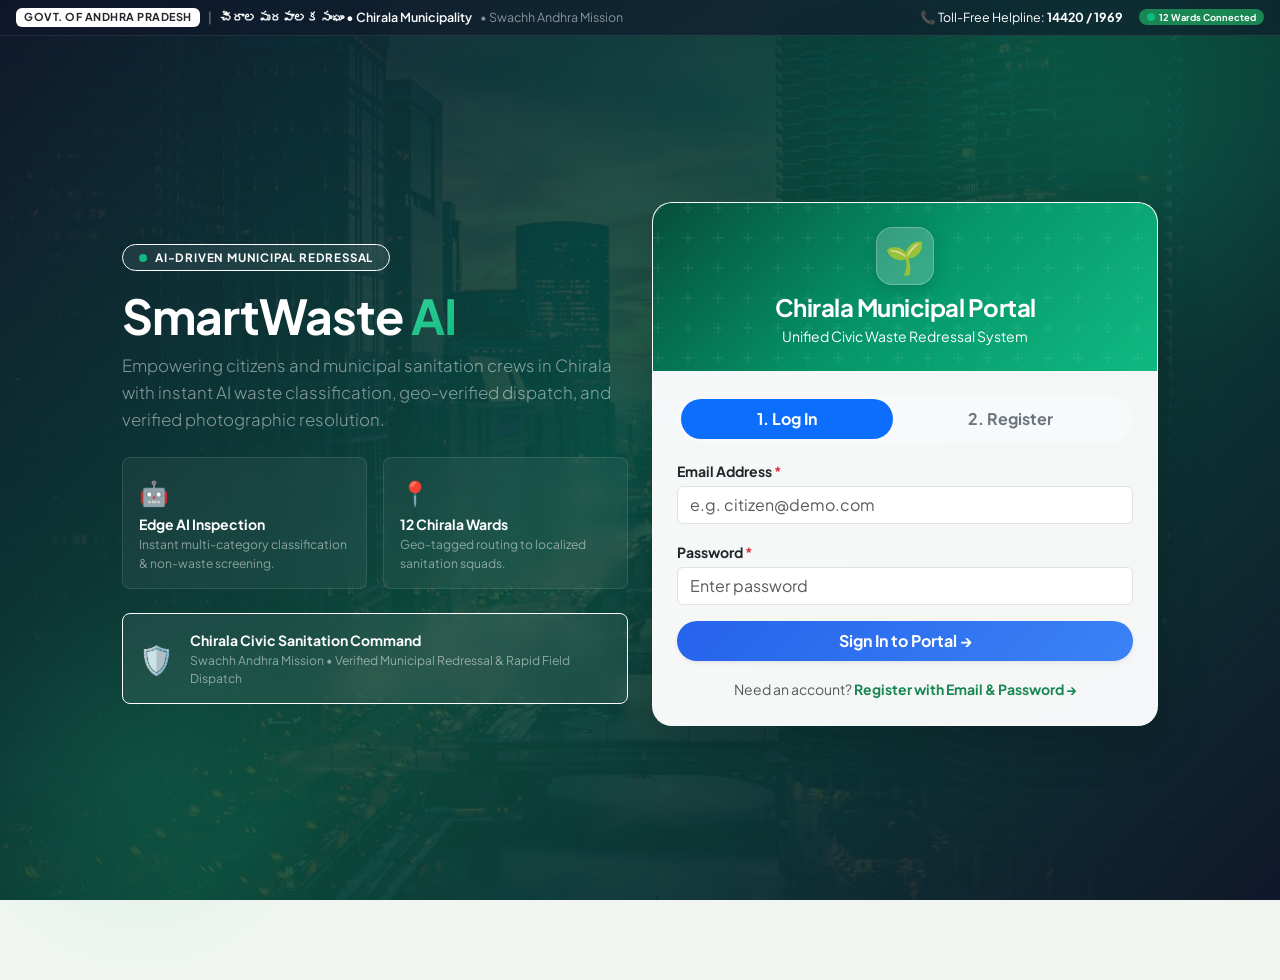
==== commit c0f98ca2: "fix: format assigned dates, ensure previous reports visibility, remove demo profiles, and start at l" ====
--- a/index.html
+++ b/index.html
@@ -76,22 +76,14 @@
             </div>
           </div>
 
-          <!-- Quick Test / Demo Persona Quick-Fill -->
+          <!-- Civic Command Assurance Card -->
           <div class="p-3 rounded-3 border border-white border-opacity-15 text-start" style="background: rgba(255,255,255,0.07); backdrop-filter: blur(12px);">
-            <div class="d-flex justify-content-between align-items-center mb-2">
-              <span class="small fw-bold text-white text-uppercase" style="font-size: 0.7rem; letter-spacing: 0.5px;">⚡ 1-Click Demo Profiles (Click to Load):</span>
-              <span class="badge bg-success bg-opacity-25 text-white border border-success border-opacity-30" style="font-size: 0.65rem;">Ready</span>
-            </div>
-            <div class="d-flex gap-2 flex-wrap">
-              <button type="button" class="btn btn-sm btn-outline-light rounded-pill py-1 px-3 d-flex align-items-center gap-1" style="font-size: 0.78rem;" onclick="App.fillGatewayLogin('citizen@demo.com', 'citizen123')" title="Citizen: Akash Kothagorla">
-                <span>👤</span> <strong>Citizen</strong> <span class="text-white-50">(Akash)</span>
-              </button>
-              <button type="button" class="btn btn-sm btn-outline-light rounded-pill py-1 px-3 d-flex align-items-center gap-1" style="font-size: 0.78rem;" onclick="App.fillGatewayLogin('officer@demo.com', 'officer123')" title="Municipal Officer: Ramesh">
-                <span>🏢</span> <strong>Officer</strong> <span class="text-white-50">(Ramesh)</span>
-              </button>
-              <button type="button" class="btn btn-sm btn-outline-light rounded-pill py-1 px-3 d-flex align-items-center gap-1" style="font-size: 0.78rem;" onclick="App.fillGatewayLogin('worker@demo.com', 'worker123')" title="Sanitation Worker: Ravi">
-                <span>👷</span> <strong>Worker</strong> <span class="text-white-50">(Ravi)</span>
-              </button>
+            <div class="d-flex align-items-center gap-3">
+              <span class="fs-3">🛡️</span>
+              <div>
+                <div class="small fw-bold text-white">Chirala Civic Sanitation Command</div>
+                <div class="text-white-50 small" style="font-size: 0.76rem;">Swachh Andhra Mission • Verified Municipal Redressal & Rapid Field Dispatch</div>
+              </div>
             </div>
           </div>
         </div>
@@ -116,13 +108,13 @@
               <!-- Auth Tabs -->
               <ul class="nav nav-pills nav-fill mb-3 p-1 bg-light rounded-pill" id="gateway-auth-tabs">
                 <li class="nav-item">
-                  <button class="nav-link rounded-pill py-2 fw-bold active bg-success text-white" id="gateway-tab-reg-btn" onclick="App.switchGatewayTab('register')">
-                    1. Register
+                  <button class="nav-link rounded-pill py-2 fw-bold active bg-primary text-white" id="gateway-tab-login-btn" onclick="App.switchGatewayTab('login')">
+                    1. Log In
                   </button>
                 </li>
                 <li class="nav-item">
-                  <button class="nav-link rounded-pill py-2 fw-bold text-secondary" id="gateway-tab-login-btn" onclick="App.switchGatewayTab('login')">
-                    2. Log In
+                  <button class="nav-link rounded-pill py-2 fw-bold text-secondary" id="gateway-tab-reg-btn" onclick="App.switchGatewayTab('register')">
+                    2. Register
                   </button>
                 </li>
               </ul>
@@ -131,7 +123,7 @@
               <div id="gateway-status-alert"></div>
 
               <!-- REGISTER FORM (Email, Password, Chirala Ward) -->
-              <div id="gateway-reg-pane">
+              <div id="gateway-reg-pane" style="display: none;">
                 <form onsubmit="App.handleGatewayRegister(event)">
                   <div class="mb-3">
                     <label class="form-label small fw-bold text-dark mb-1">Email Address <span class="text-danger">*</span></label>
@@ -174,7 +166,7 @@
               </div>
 
               <!-- LOGIN FORM (Email & Password) -->
-              <div id="gateway-login-pane" style="display: none;">
+              <div id="gateway-login-pane" style="display: block;">
                 <form onsubmit="App.handleGatewayLogin(event)">
                   <div class="mb-3">
                     <label class="form-label small fw-bold text-dark mb-1">Email Address <span class="text-danger">*</span></label>
